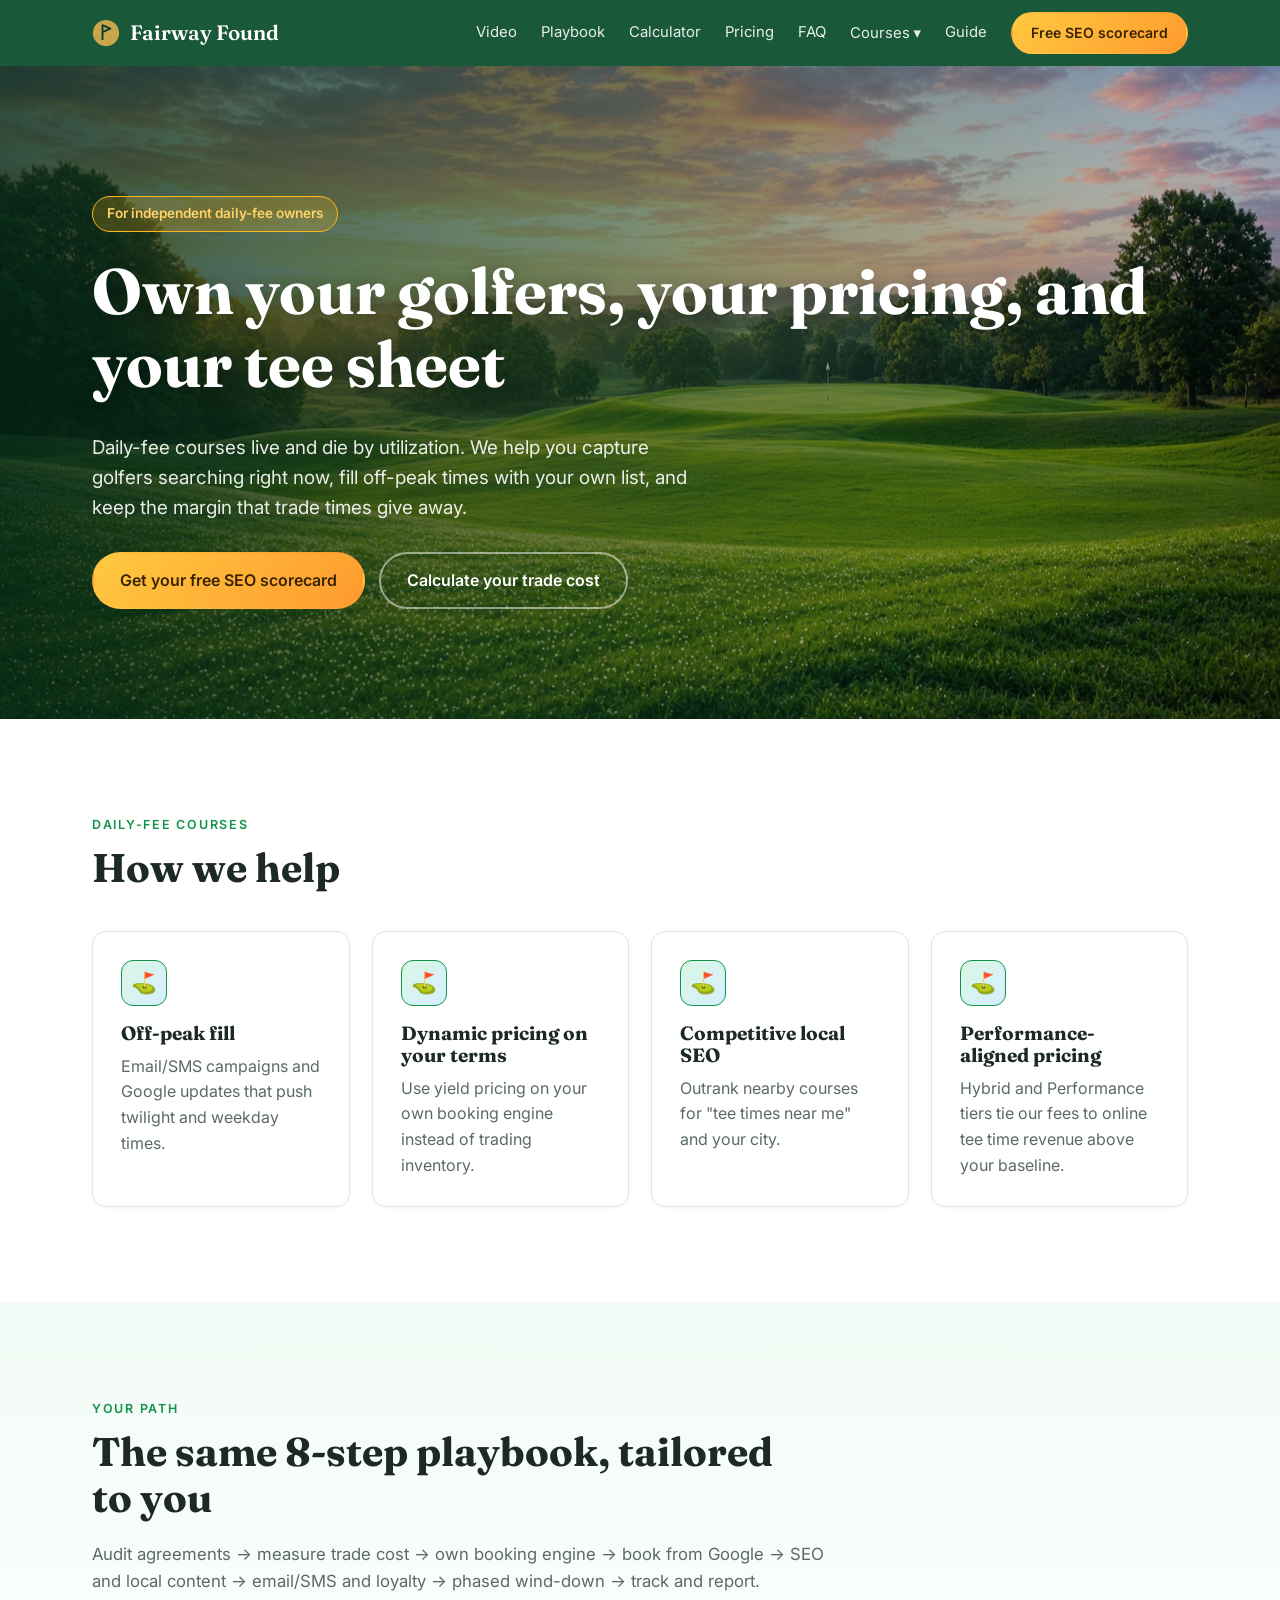
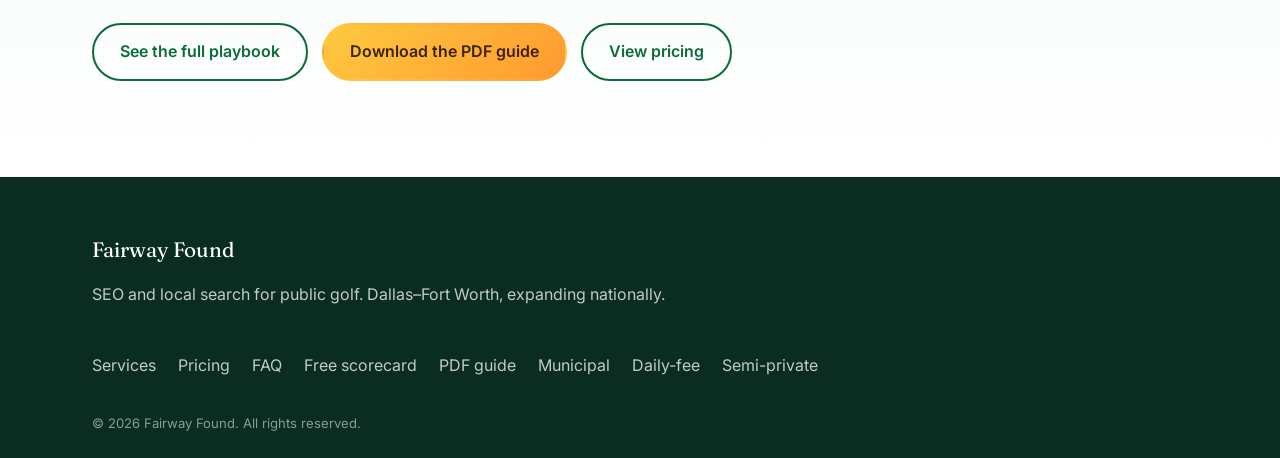
==== daily-fee.html @ 4f426580 "Fairway Found website v2: calculator, SEO scorecard, guide" ====
<!DOCTYPE html>
<html lang="en">
<head>
<meta charset="UTF-8"><meta name="viewport" content="width=device-width, initial-scale=1">
<!-- BRAND NAME: swap "Fairway Found" here, in <title>, and in script.js (BRAND constant) -->
<title>Fairway Found | SEO and Direct Booking for Daily-fee courses</title>
<meta name="description" content="SEO and local search marketing that helps public, municipal, and semi-private golf courses fill more tee times with direct bookings.">
<link rel="preconnect" href="https://fonts.googleapis.com"><link rel="preconnect" href="https://fonts.gstatic.com" crossorigin>
<link href="https://fonts.googleapis.com/css2?family=Fraunces:opsz,wght@9..144,500;9..144,600&family=Inter:wght@400;500;600&display=swap" rel="stylesheet">
<link rel="stylesheet" href="styles.css">
</head>
<body>
<header class="nav" id="top">
  <div class="wrap nav-inner">
    <a href="index.html" class="logo"><svg viewBox="0 0 32 32" width="28" height="28" aria-hidden="true"><circle cx="16" cy="16" r="15" fill="#c9a54c"/><path d="M12 24V7l9 4-9 4" fill="none" stroke="#0f3d2e" stroke-width="2.2" stroke-linejoin="round"/></svg><span data-brand>Fairway Found</span></a>
    <button class="menu-btn" aria-label="Open menu" aria-expanded="false">☰</button>
    <nav class="links">
      <a href="index.html#explainer">Video</a><a href="index.html#own">Playbook</a><a href="index.html#calculator">Calculator</a><a href="index.html#pricing">Pricing</a><a href="index.html#faq">FAQ</a><span class="dd"><a href="municipal.html">Courses ▾</a><span class="dd-menu"><a href="municipal.html">Municipal</a><a href="daily-fee.html">Daily-fee</a><a href="semi-private.html">Semi-private</a></span></span><a href="index.html#guide">Guide</a>
      <a href="index.html#audit" class="btn btn-gold sm">Free SEO scorecard</a>
    </nav>
  </div>
</header>

<main>
<section class="hero bg page-hero" style="--bg:url(images/sunrise.jpg)"><div class="wrap hero-inner"><p class="badge">For independent daily-fee owners</p><h1>Own your golfers, your pricing, and your tee sheet</h1><p class="lead">Daily-fee courses live and die by utilization. We help you capture golfers searching right now, fill off-peak times with your own list, and keep the margin that trade times give away.</p>
<div class="cta-row"><a href="index.html#audit" class="btn btn-gold">Get your free SEO scorecard</a><a href="index.html#calculator" class="btn btn-ghost">Calculate your trade cost</a></div></div></section>
<section class="section"><div class="wrap"><p class="eyebrow">Daily-fee courses</p><h2>How we help</h2><div class="grid four"><div class="card icon"><span>⛳</span><h3>Off-peak fill</h3><p>Email/SMS campaigns and Google updates that push twilight and weekday times.</p></div><div class="card icon"><span>⛳</span><h3>Dynamic pricing on your terms</h3><p>Use yield pricing on your own booking engine instead of trading inventory.</p></div><div class="card icon"><span>⛳</span><h3>Competitive local SEO</h3><p>Outrank nearby courses for "tee times near me" and your city.</p></div><div class="card icon"><span>⛳</span><h3>Performance-aligned pricing</h3><p>Hybrid and Performance tiers tie our fees to online tee time revenue above your baseline.</p></div></div></div></section>
<section class="section cream"><div class="wrap"><p class="eyebrow">Your path</p><h2>The same 8-step playbook, tailored to you</h2>
<p class="sub">Audit agreements → measure trade cost → own booking engine → book from Google → SEO and local content → email/SMS and loyalty → phased wind-down → track and report.</p>
<div class="cta-row"><a href="index.html#own" class="btn btn-outline">See the full playbook</a><a href="index.html#guide" class="btn btn-gold">Download the PDF guide</a><a href="index.html#pricing" class="btn btn-outline">View pricing</a></div></div></section>
</main>
<footer class="footer">
  <div class="wrap foot-inner">
    <div><span class="logo-text" data-brand>Fairway Found</span><p>SEO and local search for public golf. Dallas–Fort Worth, expanding nationally.</p></div>
    <nav><a href="index.html#services">Services</a><a href="index.html#pricing">Pricing</a><a href="index.html#faq">FAQ</a><a href="index.html#audit">Free scorecard</a><a href="index.html#guide">PDF guide</a><a href="municipal.html">Municipal</a><a href="daily-fee.html">Daily-fee</a><a href="semi-private.html">Semi-private</a></nav>
  </div>
  <p class="wrap copy">© <span id="yr"></span> <span data-brand>Fairway Found</span>. All rights reserved.</p>
</footer>
<script src="script.js"></script>
</body>
</html>
---- styles.css ----
:root{--green:#0b6b3a;--green2:#12924a;--cream:#f2fbf5;--gold:#ffb81c;--coral:#ff6b5b;--sky:#1e9be8;--ink:#1d2a24;--muted:#5b6b63;--r:14px}
*{box-sizing:border-box}html{scroll-behavior:smooth;scroll-padding-top:70px}
body{margin:0;font-family:Inter,system-ui,sans-serif;color:var(--ink);line-height:1.6;background:#fff}
h1,h2,h3{font-family:Fraunces,Georgia,serif;line-height:1.15;margin:0 0 .5em}
h1{font-size:clamp(2.3rem,5.5vw,4rem)}h2{font-size:clamp(1.7rem,3.5vw,2.5rem);max-width:720px}h3{font-size:1.2rem}
a{color:inherit}.wrap{max-width:1140px;margin:0 auto;padding:0 22px}.narrow{max-width:780px}
.nav{position:sticky;top:0;z-index:50;background:rgba(6,74,40,.92);backdrop-filter:blur(6px);color:#fff}
.nav-inner{display:flex;align-items:center;justify-content:space-between;height:66px}
.logo{display:flex;gap:10px;align-items:center;text-decoration:none;font-family:Fraunces,serif;font-size:1.3rem;font-weight:600}
.links{display:flex;gap:24px;align-items:center}.links a{text-decoration:none;font-size:.93rem;opacity:.9}.links a:hover{opacity:1;color:var(--gold)}
.menu-btn{display:none;background:none;border:0;color:#fff;font-size:1.6rem;cursor:pointer}
.btn{display:inline-block;padding:14px 26px;border-radius:999px;font-weight:600;text-decoration:none;border:2px solid transparent;cursor:pointer;font-size:1rem;transition:.2s}
.btn.sm{padding:8px 18px;font-size:.88rem}.btn.full{width:100%}
.btn-gold{background:var(--gold);color:var(--green)!important;opacity:1!important}.btn-gold:hover{background:#d8b65e;transform:translateY(-1px)}
.btn-ghost{border-color:rgba(255,255,255,.5);color:#fff}.btn-ghost:hover{border-color:#fff}
.btn-outline{border-color:var(--green);color:var(--green)}.btn-outline:hover{background:var(--green);color:#fff}
.hero{position:relative;color:#fff;padding:150px 0 200px;overflow:hidden;min-height:88vh}
.hero-art{position:absolute;bottom:0;left:0;width:100%;height:55%}
.hero-inner{position:relative}.hero h1 em{color:var(--gold);font-style:italic}
.lead{font-size:1.18rem;max-width:620px;opacity:.9}.cta-row{display:flex;gap:14px;flex-wrap:wrap;margin-top:28px}
.badge{display:inline-block;background:rgba(201,165,76,.15);border:1px solid var(--gold);color:var(--gold);padding:6px 14px;border-radius:999px;font-size:.85rem;font-weight:600;margin:0 0 22px}
.section{padding:96px 0}.cream{background:var(--cream)}.green{background:var(--green);color:#fff}
.eyebrow{text-transform:uppercase;letter-spacing:.14em;font-size:.78rem;font-weight:600;color:var(--green2);margin:0 0 10px}.eyebrow.gold{color:var(--gold)}
.grid{display:grid;gap:22px;margin-top:40px}.four{grid-template-columns:repeat(4,1fr)}.three{grid-template-columns:repeat(3,1fr)}
.card{background:#fff;border-radius:var(--r);padding:28px;box-shadow:0 1px 3px rgba(0,0,0,.06);border:1px solid #ece6d6}
.card p{color:var(--muted);margin:0}.cream .card{border-color:#e6dcc3}
.card.icon span{display:grid;place-items:center;width:46px;height:46px;border-radius:12px;background:var(--cream);color:var(--green);font-size:1.3rem;margin-bottom:16px;border:1px solid var(--gold)}
.steps{list-style:none;padding:0;display:grid;grid-template-columns:repeat(4,1fr);gap:22px;margin-top:40px}
.steps li{border-top:2px solid var(--gold);padding-top:18px}.steps b{color:var(--gold);font-family:Fraunces,serif;font-size:1.6rem}.steps p{opacity:.85;margin:0}
.split{display:grid;grid-template-columns:1fr 1.1fr;gap:56px;align-items:start}.split p{color:var(--muted)}.green .split p{color:rgba(255,255,255,.85)}
.checks{list-style:none;padding:0;margin:0;display:grid;gap:14px}
.checks li{background:var(--cream);border-radius:var(--r);padding:16px 18px 16px 52px;position:relative;color:var(--muted)}
.checks li::before{content:"✓";position:absolute;left:18px;top:15px;width:22px;height:22px;border-radius:50%;background:var(--green);color:var(--gold);display:grid;place-items:center;font-size:.8rem}
.checks b{display:block;color:var(--ink)}
.pricing{align-items:stretch}.plan{background:#fff;border-radius:var(--r);padding:34px 28px;border:1px solid #e6dcc3;display:flex;flex-direction:column;position:relative}
.plan .price{font-family:Fraunces,serif;font-size:2.6rem;margin:6px 0 0;color:var(--green)}.price span{font-size:1rem;color:var(--muted)}
.plus{font-weight:600;color:var(--green2);margin:4px 0}.term{color:var(--muted);font-size:.9rem;margin:4px 0 0}
.plan ul{padding-left:18px;color:var(--muted);flex:1;margin:18px 0 24px}.plan .btn{text-align:center}
.featured{background:var(--green);color:#fff;border:2px solid var(--gold);transform:scale(1.04);box-shadow:0 20px 40px rgba(15,61,46,.25)}
.featured .price,.featured .plus{color:var(--gold)}.featured .price span,.featured .term,.featured ul{color:rgba(255,255,255,.8)}
.ribbon{position:absolute;top:-14px;left:50%;transform:translateX(-50%);background:var(--gold);color:var(--green);font-weight:700;font-size:.78rem;letter-spacing:.1em;text-transform:uppercase;padding:5px 16px;border-radius:999px}
.note{margin-top:36px;color:var(--muted);font-size:.95rem;max-width:760px}
details{border-bottom:1px solid #e6dcc3;padding:18px 0}summary{cursor:pointer;font-weight:600;font-size:1.08rem;list-style:none;display:flex;justify-content:space-between}
summary::after{content:"+";color:var(--gold);font-size:1.4rem;line-height:1}details[open] summary::after{content:"–"}details p{color:var(--muted);margin:10px 0 0}
.form{background:#fff;color:var(--ink);border-radius:var(--r);padding:30px;box-shadow:0 20px 40px rgba(0,0,0,.25)}
.form label{display:block;font-size:.85rem;font-weight:600;margin-bottom:14px;color:var(--ink)}
.form input,.form textarea{display:block;width:100%;margin-top:6px;padding:11px 13px;border:1px solid #d9d2bf;border-radius:10px;font:inherit;background:#fdfbf6}
.form input:focus,.form textarea:focus{outline:2px solid var(--gold);border-color:transparent}
.row{display:grid;grid-template-columns:1fr 1fr;gap:14px}.thanks{text-align:center;padding:40px 10px}.thanks p{color:var(--muted)}
.footer{background:#0a2c21;color:rgba(255,255,255,.75);padding:56px 0 24px}
.foot-inner{display:flex;justify-content:space-between;gap:30px;flex-wrap:wrap}.logo-text{font-family:Fraunces,serif;font-size:1.3rem;color:#fff}
.footer nav{display:flex;gap:22px}.footer a{text-decoration:none}.footer a:hover{color:var(--gold)}.copy{font-size:.82rem;margin-top:34px;opacity:.7}
@media(max-width:900px){.four{grid-template-columns:1fr 1fr}.three,.steps{grid-template-columns:1fr 1fr}.pricing{grid-template-columns:1fr}.featured{transform:none}.split{grid-template-columns:1fr;gap:30px}}
@media(max-width:760px){.menu-btn{display:block}.links{display:none;position:absolute;top:66px;left:0;right:0;background:var(--green);flex-direction:column;padding:20px;gap:16px}.links.open{display:flex}
.four,.three,.steps,.row{grid-template-columns:1fr}.section{padding:70px 0}.hero{padding:80px 0 150px}}

.bg{position:relative;background:var(--bg) center/cover no-repeat}
.bg>.wrap{position:relative;z-index:1}
.hero::before,.dark::before{content:"";position:absolute;inset:0;background:linear-gradient(100deg,rgba(4,40,22,.82) 0%,rgba(4,50,28,.55) 45%,rgba(0,0,0,.05) 100%)}
.dark{color:#fff}.dark::before{background:linear-gradient(180deg,rgba(3,45,25,.82),rgba(3,45,25,.7))}
.dark .eyebrow{color:var(--gold)}.dark .split p,.dark .steps p{color:rgba(255,255,255,.9)}
.light::before{content:"";position:absolute;inset:0;background:linear-gradient(180deg,rgba(255,255,255,.88),rgba(255,255,255,.72))}
.hero h1{text-shadow:0 2px 20px rgba(0,0,0,.35)}.badge{background:rgba(255,184,28,.2);color:#ffd36b}
.btn-gold{background:linear-gradient(135deg,#ffc940,#ff9a2e);color:#3a2400!important}.btn-gold:hover{background:linear-gradient(135deg,#ffd45e,#ff8a3a)}
.sky{background:linear-gradient(180deg,#e7f6ff,#fff)}.cream{background:linear-gradient(180deg,#f2fbf5,#fff)}
.card.icon span{background:linear-gradient(135deg,#d9f7e4,#d6efff);border-color:var(--green2)}
.card:hover{transform:translateY(-3px);box-shadow:0 14px 30px rgba(11,107,58,.12)}.card{transition:.2s}
.problem-card,#problem .card{border-top:4px solid var(--coral)}
.featured{background:linear-gradient(160deg,#0b7a40,#065a30)}.featured .plus,.featured .price{color:#ffd36b}
.ribbon{background:var(--coral);color:#fff}
.player{position:relative;aspect-ratio:16/9;border-radius:20px;overflow:hidden;margin-top:36px;box-shadow:0 30px 60px rgba(10,60,100,.25);background:#063}
.scene{position:absolute;inset:0;background:var(--bg) center/cover;opacity:0;transition:opacity .8s;display:flex;flex-direction:column;justify-content:flex-end;padding:6% 6% 12%;color:#fff}
.scene::before{content:"";position:absolute;inset:0;background:linear-gradient(0deg,rgba(0,30,15,.85),rgba(0,0,0,0) 70%)}
.scene>*{position:relative;max-width:640px}.scene.on{opacity:1}.playing .scene.on{animation:kb 7.5s linear}
@keyframes kb{from{background-size:110%}to{background-size:125%}}
.playing .scene.on h3,.playing .scene.on p,.playing .scene.on .step{animation:up .7s both}.playing .scene.on p{animation-delay:.25s}
@keyframes up{from{opacity:0;transform:translateY(16px)}}
.scene h3{font-size:clamp(1.1rem,3vw,2.2rem)}.scene p{margin:0;opacity:.9;font-size:clamp(.8rem,1.6vw,1.1rem)}
.step{display:inline-block;background:var(--gold);color:#3a2400;font-weight:700;font-size:.75rem;padding:4px 12px;border-radius:99px;margin-bottom:12px;text-transform:uppercase;letter-spacing:.08em;width:max-content}
.play{position:absolute;inset:0;margin:auto;width:max-content;height:max-content;display:flex;align-items:center;gap:14px;background:rgba(255,255,255,.95);border:0;border-radius:99px;padding:10px 24px 10px 10px;cursor:pointer;font:600 1rem Inter,sans-serif;color:var(--green);box-shadow:0 10px 30px rgba(0,0,0,.3);z-index:3}
.play span{display:grid;place-items:center;width:52px;height:52px;border-radius:50%;background:linear-gradient(135deg,#ffc940,#ff6b5b);color:#fff;font-size:1.2rem}.play em{font-style:normal}
.playing .play{opacity:0;pointer-events:none}
.bar{position:absolute;left:0;right:0;bottom:0;height:5px;background:rgba(255,255,255,.25);z-index:2}.bar i{display:block;height:100%;width:0;background:linear-gradient(90deg,var(--gold),var(--coral))}
.dots{position:absolute;bottom:16px;right:4%;display:flex;gap:8px;z-index:2}.dots b{font-size:.72rem;color:#fff;background:rgba(255,255,255,.18);padding:4px 10px;border-radius:99px;cursor:pointer;font-weight:600}.dots b.on{background:var(--gold);color:#3a2400}
@media(max-width:760px){.hero{min-height:auto;padding:100px 0 140px}.dots{display:none}.play em{font-size:.85rem}.play span{width:40px;height:40px}.scene{padding:5% 5% 9%}.scene p{display:none}}
.player:not(.playing):not(.done) .scene>*{opacity:0}.player:not(.playing) .scene::before{background:rgba(0,30,15,.35)}
/* v2 */
.sub{color:var(--muted);max-width:760px;font-size:1.05rem}.fine{font-size:.85rem;color:var(--muted)}
.sr{position:absolute;width:1px;height:1px;overflow:hidden;clip:rect(0 0 0 0)}
.playbook{list-style:none;padding:0;margin:40px 0;display:grid;grid-template-columns:1fr 1fr;gap:20px;counter-reset:none}
.playbook li{display:flex;gap:18px;background:#fff;border-radius:var(--r);padding:22px;border:1px solid #e6dcc3;border-left:5px solid var(--green2)}
.playbook li>b{flex:none;display:grid;place-items:center;width:44px;height:44px;border-radius:50%;background:linear-gradient(135deg,#ffc940,#ff6b5b);color:#fff;font-family:Fraunces,serif;font-size:1.3rem}
.playbook p{margin:0;color:var(--muted)}.playbook a{color:var(--green2);font-weight:600}
.formula{background:var(--cream);border-left:4px solid var(--gold);padding:16px 18px;border-radius:10px;font-size:.92rem;color:var(--ink)!important}
.calc{border:1px solid #e6dcc3}
.results{display:grid;grid-template-columns:1fr 1fr;gap:12px;margin:8px 0 18px}
.results div{background:var(--cream);border-radius:12px;padding:14px}.results span{display:block;font-size:.8rem;color:var(--muted)}
.results strong{font-family:Fraunces,serif;font-size:1.5rem;color:var(--green)}
.results .total{grid-column:1/-1;background:linear-gradient(135deg,#0b7a40,#065a30);color:#fff}.results .total span{color:rgba(255,255,255,.8)}.results .total strong{color:#ffd36b;font-size:2.1rem}
.fund ul{margin:6px 0 0;padding-left:20px;color:var(--muted)}
.form select{display:block;width:100%;margin-top:6px;padding:11px 13px;border:1px solid #d9d2bf;border-radius:10px;font:inherit;background:#fdfbf6}
.form label.inline{display:flex;gap:10px;align-items:center;font-weight:500}.form label.inline input{width:auto;margin:0}
.err{color:#c0392b;font-weight:600;font-size:.9rem}
.checklist{border:0;padding:0;margin:0;display:grid;gap:10px}
.checklist label{display:flex;gap:12px;align-items:center;background:var(--cream);padding:14px 16px;border-radius:12px;cursor:pointer;border:2px solid transparent}
.checklist label:has(input:checked){border-color:var(--green2);background:#e1f7ea}.checklist input{width:20px;height:20px;accent-color:var(--green2)}
.meter{height:14px;border-radius:99px;background:#e6efe9;overflow:hidden;margin:20px 0 8px}.meter i{display:block;height:100%;width:0;background:linear-gradient(90deg,var(--gold),var(--green2));transition:.3s}
.ready-msg{font-weight:600;color:var(--green)!important}
.disclaimer{background:#fff4e0;border:1px solid var(--gold);padding:10px 16px;border-radius:10px;font-weight:600;color:#7a4b00;display:inline-block}
.ba .tag{display:inline-block;font-size:.72rem;font-weight:700;text-transform:uppercase;letter-spacing:.06em;background:#fff4e0;color:#7a4b00;padding:3px 10px;border-radius:99px;margin-bottom:10px}
.ba table{width:100%;border-collapse:collapse;font-size:.9rem}.ba th,.ba td{padding:8px 4px;border-bottom:1px solid #eee;text-align:left}.ba td:last-child{color:var(--green2);font-weight:700}
.faq-h{margin-top:36px;color:var(--green)}
.q{display:flex;justify-content:space-between;gap:12px;align-items:center;padding:10px 0;border-bottom:1px solid #eee;font-size:.92rem}
.q fieldset{border:0;padding:0;margin:0;display:flex;gap:6px;flex:none}.q legend{float:left;padding:0}.q label{margin:0;display:inline-flex;gap:4px;align-items:center;font-weight:600}.q input{width:auto;margin:0}
.grade{display:flex;align-items:center;gap:18px;margin-bottom:14px}.grade b{display:grid;place-items:center;width:84px;height:84px;border-radius:50%;font-family:Fraunces,serif;font-size:2.4rem;color:#fff;background:linear-gradient(135deg,#ffc940,#ff6b5b)}
.recs{padding-left:0;list-style:none;display:grid;gap:8px}.recs li{padding:10px 12px;border-radius:10px;font-size:.9rem}.recs .ok{background:#e1f7ea}.recs .fix{background:#fff1ee}
.dd{position:relative}.dd-menu{display:none;position:absolute;top:100%;left:-10px;background:var(--green);padding:10px;border-radius:10px;flex-direction:column;gap:8px;min-width:150px}.dd:hover .dd-menu,.dd:focus-within .dd-menu{display:flex}
.page-hero{padding:130px 0 110px;min-height:auto}
@media(max-width:900px){.playbook{grid-template-columns:1fr}}
@media(max-width:760px){.results{grid-template-columns:1fr}.dd-menu{display:flex;position:static;background:none;padding:6px 0 0 14px}.q{flex-direction:column;align-items:flex-start}}
.dark .form p,.dark .form .fine{color:var(--muted)}.dark .form .btn{color:#3a2400}
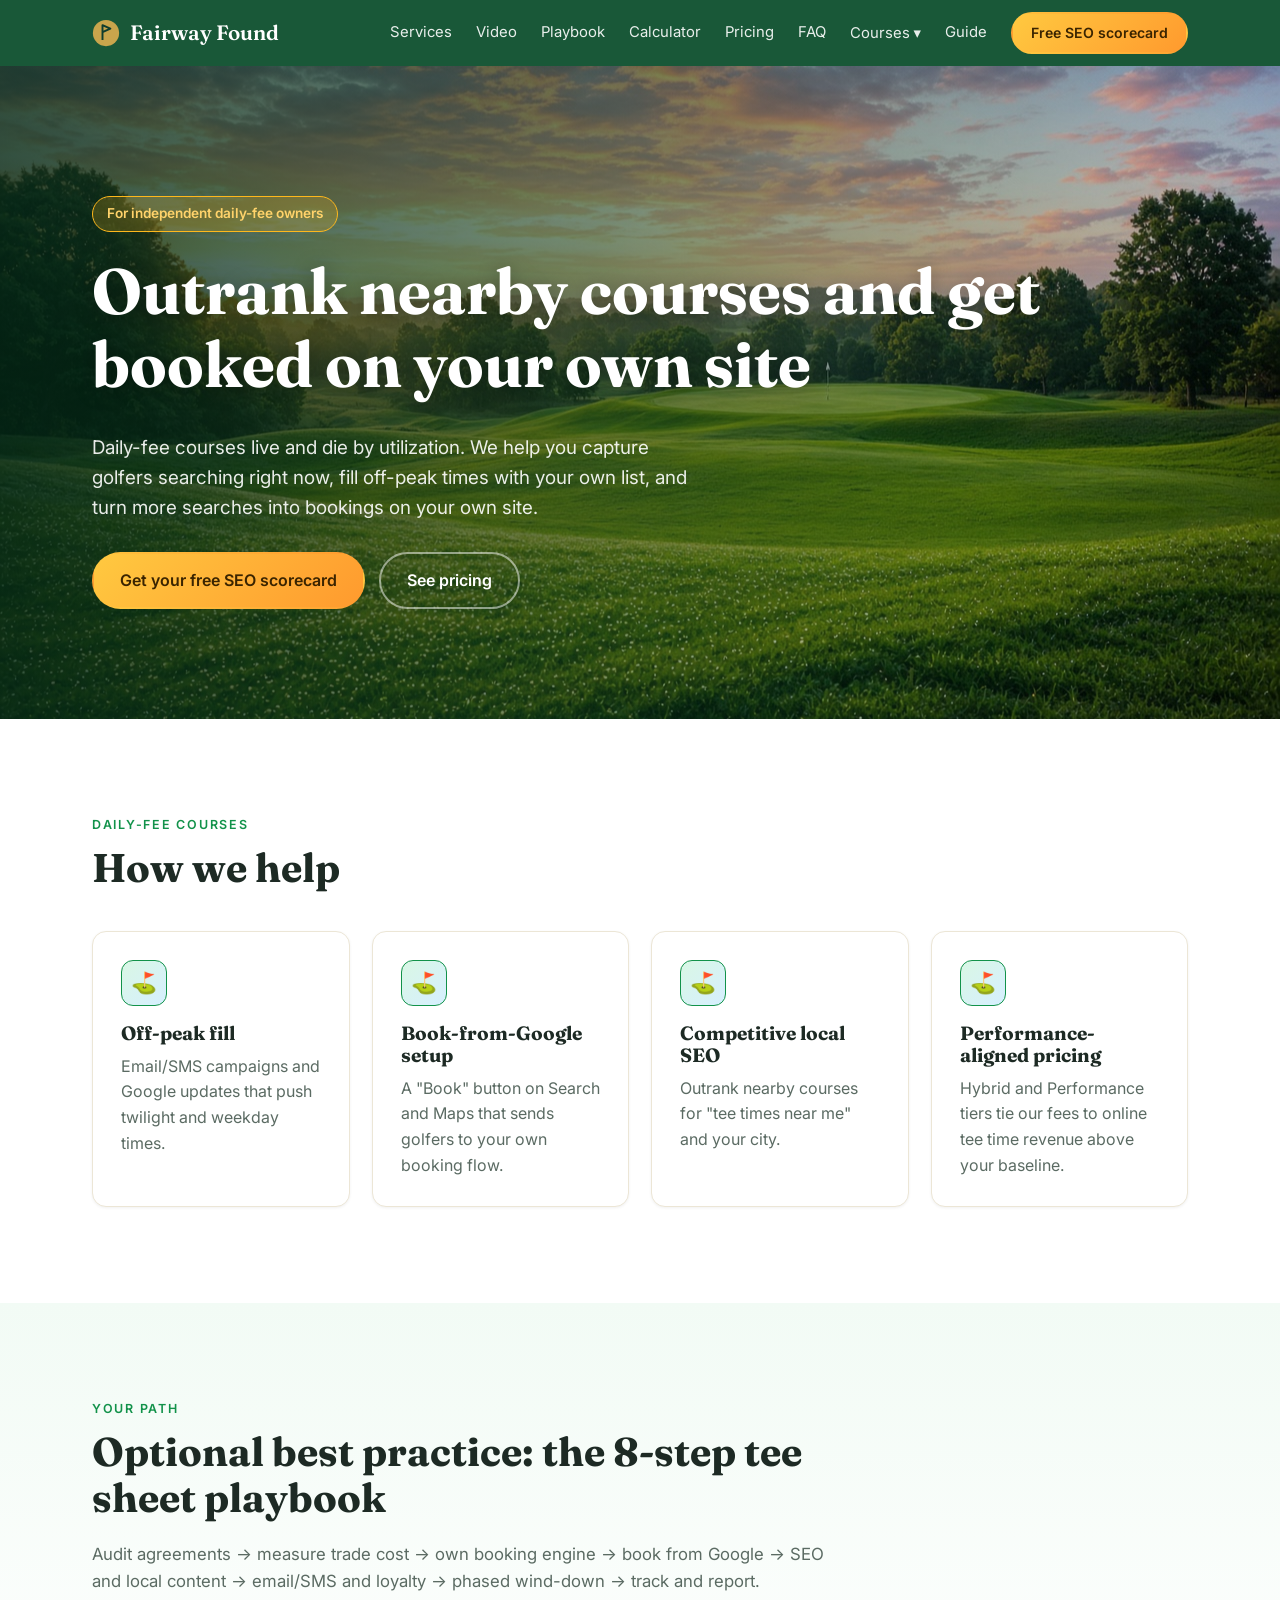
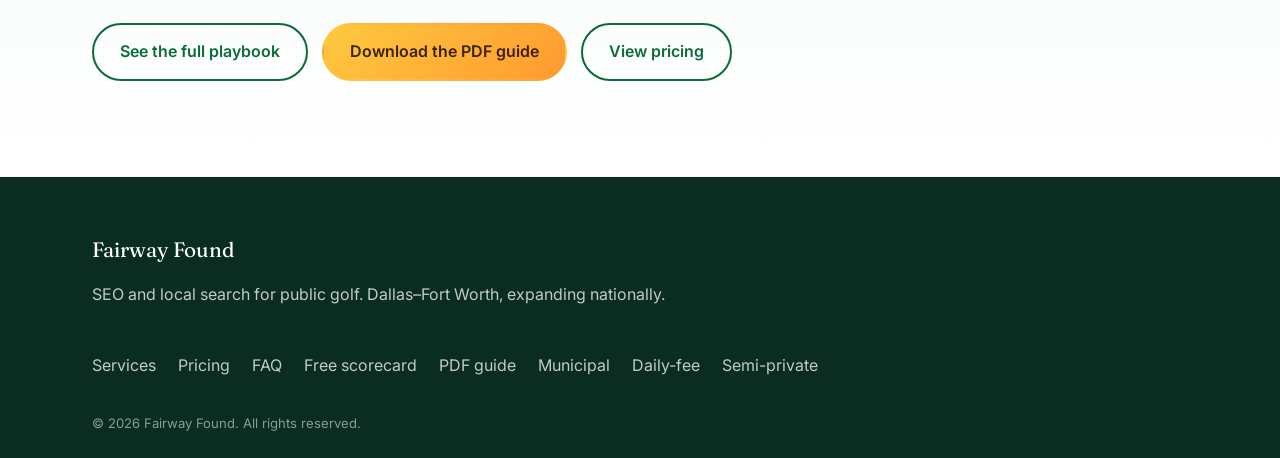
==== commit e096c0d2: "SEO-first framing: new hero pitch, tee sheet ownership as optional best practice" ====
--- a/daily-fee.html
+++ b/daily-fee.html
@@ -15,17 +15,17 @@
     <a href="index.html" class="logo"><svg viewBox="0 0 32 32" width="28" height="28" aria-hidden="true"><circle cx="16" cy="16" r="15" fill="#c9a54c"/><path d="M12 24V7l9 4-9 4" fill="none" stroke="#0f3d2e" stroke-width="2.2" stroke-linejoin="round"/></svg><span data-brand>Fairway Found</span></a>
     <button class="menu-btn" aria-label="Open menu" aria-expanded="false">☰</button>
     <nav class="links">
-      <a href="index.html#explainer">Video</a><a href="index.html#own">Playbook</a><a href="index.html#calculator">Calculator</a><a href="index.html#pricing">Pricing</a><a href="index.html#faq">FAQ</a><span class="dd"><a href="municipal.html">Courses ▾</a><span class="dd-menu"><a href="municipal.html">Municipal</a><a href="daily-fee.html">Daily-fee</a><a href="semi-private.html">Semi-private</a></span></span><a href="index.html#guide">Guide</a>
+      <a href="index.html#services">Services</a><a href="index.html#explainer">Video</a><a href="index.html#own">Playbook</a><a href="index.html#calculator">Calculator</a><a href="index.html#pricing">Pricing</a><a href="index.html#faq">FAQ</a><span class="dd"><a href="municipal.html">Courses ▾</a><span class="dd-menu"><a href="municipal.html">Municipal</a><a href="daily-fee.html">Daily-fee</a><a href="semi-private.html">Semi-private</a></span></span><a href="index.html#guide">Guide</a>
       <a href="index.html#audit" class="btn btn-gold sm">Free SEO scorecard</a>
     </nav>
   </div>
 </header>
 
 <main>
-<section class="hero bg page-hero" style="--bg:url(images/sunrise.jpg)"><div class="wrap hero-inner"><p class="badge">For independent daily-fee owners</p><h1>Own your golfers, your pricing, and your tee sheet</h1><p class="lead">Daily-fee courses live and die by utilization. We help you capture golfers searching right now, fill off-peak times with your own list, and keep the margin that trade times give away.</p>
-<div class="cta-row"><a href="index.html#audit" class="btn btn-gold">Get your free SEO scorecard</a><a href="index.html#calculator" class="btn btn-ghost">Calculate your trade cost</a></div></div></section>
-<section class="section"><div class="wrap"><p class="eyebrow">Daily-fee courses</p><h2>How we help</h2><div class="grid four"><div class="card icon"><span>⛳</span><h3>Off-peak fill</h3><p>Email/SMS campaigns and Google updates that push twilight and weekday times.</p></div><div class="card icon"><span>⛳</span><h3>Dynamic pricing on your terms</h3><p>Use yield pricing on your own booking engine instead of trading inventory.</p></div><div class="card icon"><span>⛳</span><h3>Competitive local SEO</h3><p>Outrank nearby courses for "tee times near me" and your city.</p></div><div class="card icon"><span>⛳</span><h3>Performance-aligned pricing</h3><p>Hybrid and Performance tiers tie our fees to online tee time revenue above your baseline.</p></div></div></div></section>
-<section class="section cream"><div class="wrap"><p class="eyebrow">Your path</p><h2>The same 8-step playbook, tailored to you</h2>
+<section class="hero bg page-hero" style="--bg:url(images/sunrise.jpg)"><div class="wrap hero-inner"><p class="badge">For independent daily-fee owners</p><h1>Outrank nearby courses and get booked on your own site</h1><p class="lead">Daily-fee courses live and die by utilization. We help you capture golfers searching right now, fill off-peak times with your own list, and turn more searches into bookings on your own site.</p>
+<div class="cta-row"><a href="index.html#audit" class="btn btn-gold">Get your free SEO scorecard</a><a href="index.html#pricing" class="btn btn-ghost">See pricing</a></div></div></section>
+<section class="section"><div class="wrap"><p class="eyebrow">Daily-fee courses</p><h2>How we help</h2><div class="grid four"><div class="card icon"><span>⛳</span><h3>Off-peak fill</h3><p>Email/SMS campaigns and Google updates that push twilight and weekday times.</p></div><div class="card icon"><span>⛳</span><h3>Book-from-Google setup</h3><p>A "Book" button on Search and Maps that sends golfers to your own booking flow.</p></div><div class="card icon"><span>⛳</span><h3>Competitive local SEO</h3><p>Outrank nearby courses for "tee times near me" and your city.</p></div><div class="card icon"><span>⛳</span><h3>Performance-aligned pricing</h3><p>Hybrid and Performance tiers tie our fees to online tee time revenue above your baseline.</p></div></div></div></section>
+<section class="section cream"><div class="wrap"><p class="eyebrow">Your path</p><h2>Optional best practice: the 8-step tee sheet playbook</h2>
 <p class="sub">Audit agreements → measure trade cost → own booking engine → book from Google → SEO and local content → email/SMS and loyalty → phased wind-down → track and report.</p>
 <div class="cta-row"><a href="index.html#own" class="btn btn-outline">See the full playbook</a><a href="index.html#guide" class="btn btn-gold">Download the PDF guide</a><a href="index.html#pricing" class="btn btn-outline">View pricing</a></div></div></section>
 </main>
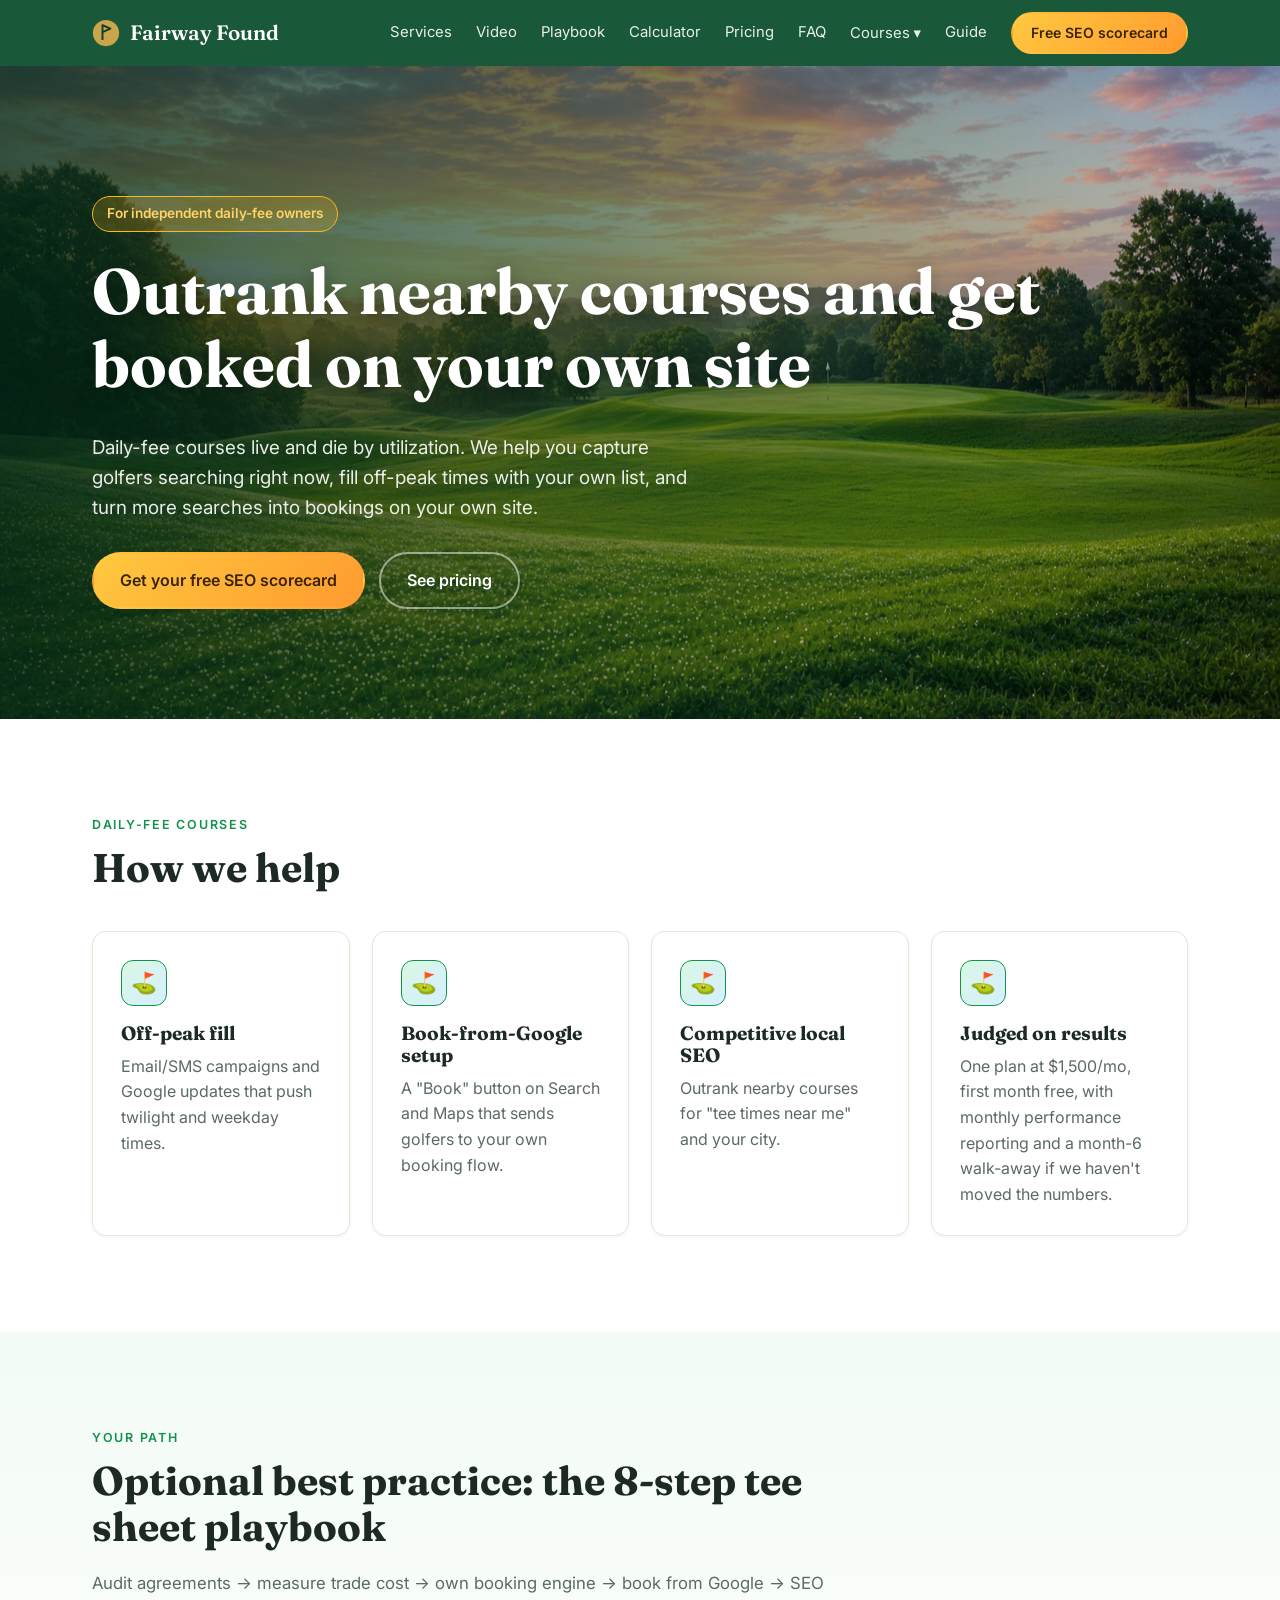
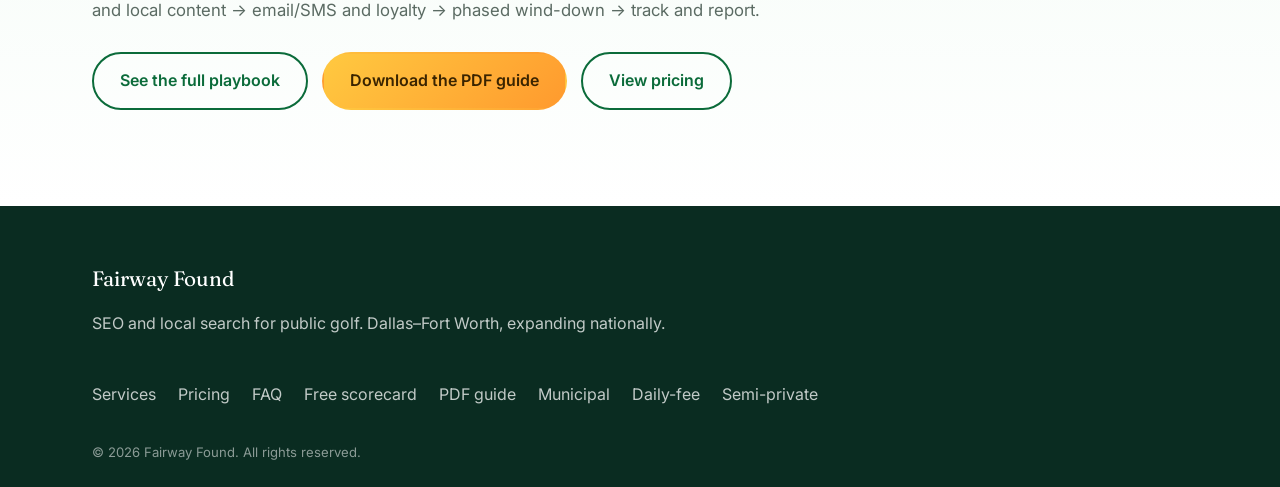
==== commit b753d429: "Single plan pricing: $1,500/mo, first month free, month-6 walk-away" ====
--- a/daily-fee.html
+++ b/daily-fee.html
@@ -24,7 +24,7 @@
 <main>
 <section class="hero bg page-hero" style="--bg:url(images/sunrise.jpg)"><div class="wrap hero-inner"><p class="badge">For independent daily-fee owners</p><h1>Outrank nearby courses and get booked on your own site</h1><p class="lead">Daily-fee courses live and die by utilization. We help you capture golfers searching right now, fill off-peak times with your own list, and turn more searches into bookings on your own site.</p>
 <div class="cta-row"><a href="index.html#audit" class="btn btn-gold">Get your free SEO scorecard</a><a href="index.html#pricing" class="btn btn-ghost">See pricing</a></div></div></section>
-<section class="section"><div class="wrap"><p class="eyebrow">Daily-fee courses</p><h2>How we help</h2><div class="grid four"><div class="card icon"><span>⛳</span><h3>Off-peak fill</h3><p>Email/SMS campaigns and Google updates that push twilight and weekday times.</p></div><div class="card icon"><span>⛳</span><h3>Book-from-Google setup</h3><p>A "Book" button on Search and Maps that sends golfers to your own booking flow.</p></div><div class="card icon"><span>⛳</span><h3>Competitive local SEO</h3><p>Outrank nearby courses for "tee times near me" and your city.</p></div><div class="card icon"><span>⛳</span><h3>Performance-aligned pricing</h3><p>Hybrid and Performance tiers tie our fees to online tee time revenue above your baseline.</p></div></div></div></section>
+<section class="section"><div class="wrap"><p class="eyebrow">Daily-fee courses</p><h2>How we help</h2><div class="grid four"><div class="card icon"><span>⛳</span><h3>Off-peak fill</h3><p>Email/SMS campaigns and Google updates that push twilight and weekday times.</p></div><div class="card icon"><span>⛳</span><h3>Book-from-Google setup</h3><p>A "Book" button on Search and Maps that sends golfers to your own booking flow.</p></div><div class="card icon"><span>⛳</span><h3>Competitive local SEO</h3><p>Outrank nearby courses for "tee times near me" and your city.</p></div><div class="card icon"><span>⛳</span><h3>Judged on results</h3><p>One plan at $1,500/mo, first month free, with monthly performance reporting and a month-6 walk-away if we haven't moved the numbers.</p></div></div></div></section>
 <section class="section cream"><div class="wrap"><p class="eyebrow">Your path</p><h2>Optional best practice: the 8-step tee sheet playbook</h2>
 <p class="sub">Audit agreements → measure trade cost → own booking engine → book from Google → SEO and local content → email/SMS and loyalty → phased wind-down → track and report.</p>
 <div class="cta-row"><a href="index.html#own" class="btn btn-outline">See the full playbook</a><a href="index.html#guide" class="btn btn-gold">Download the PDF guide</a><a href="index.html#pricing" class="btn btn-outline">View pricing</a></div></div></section>
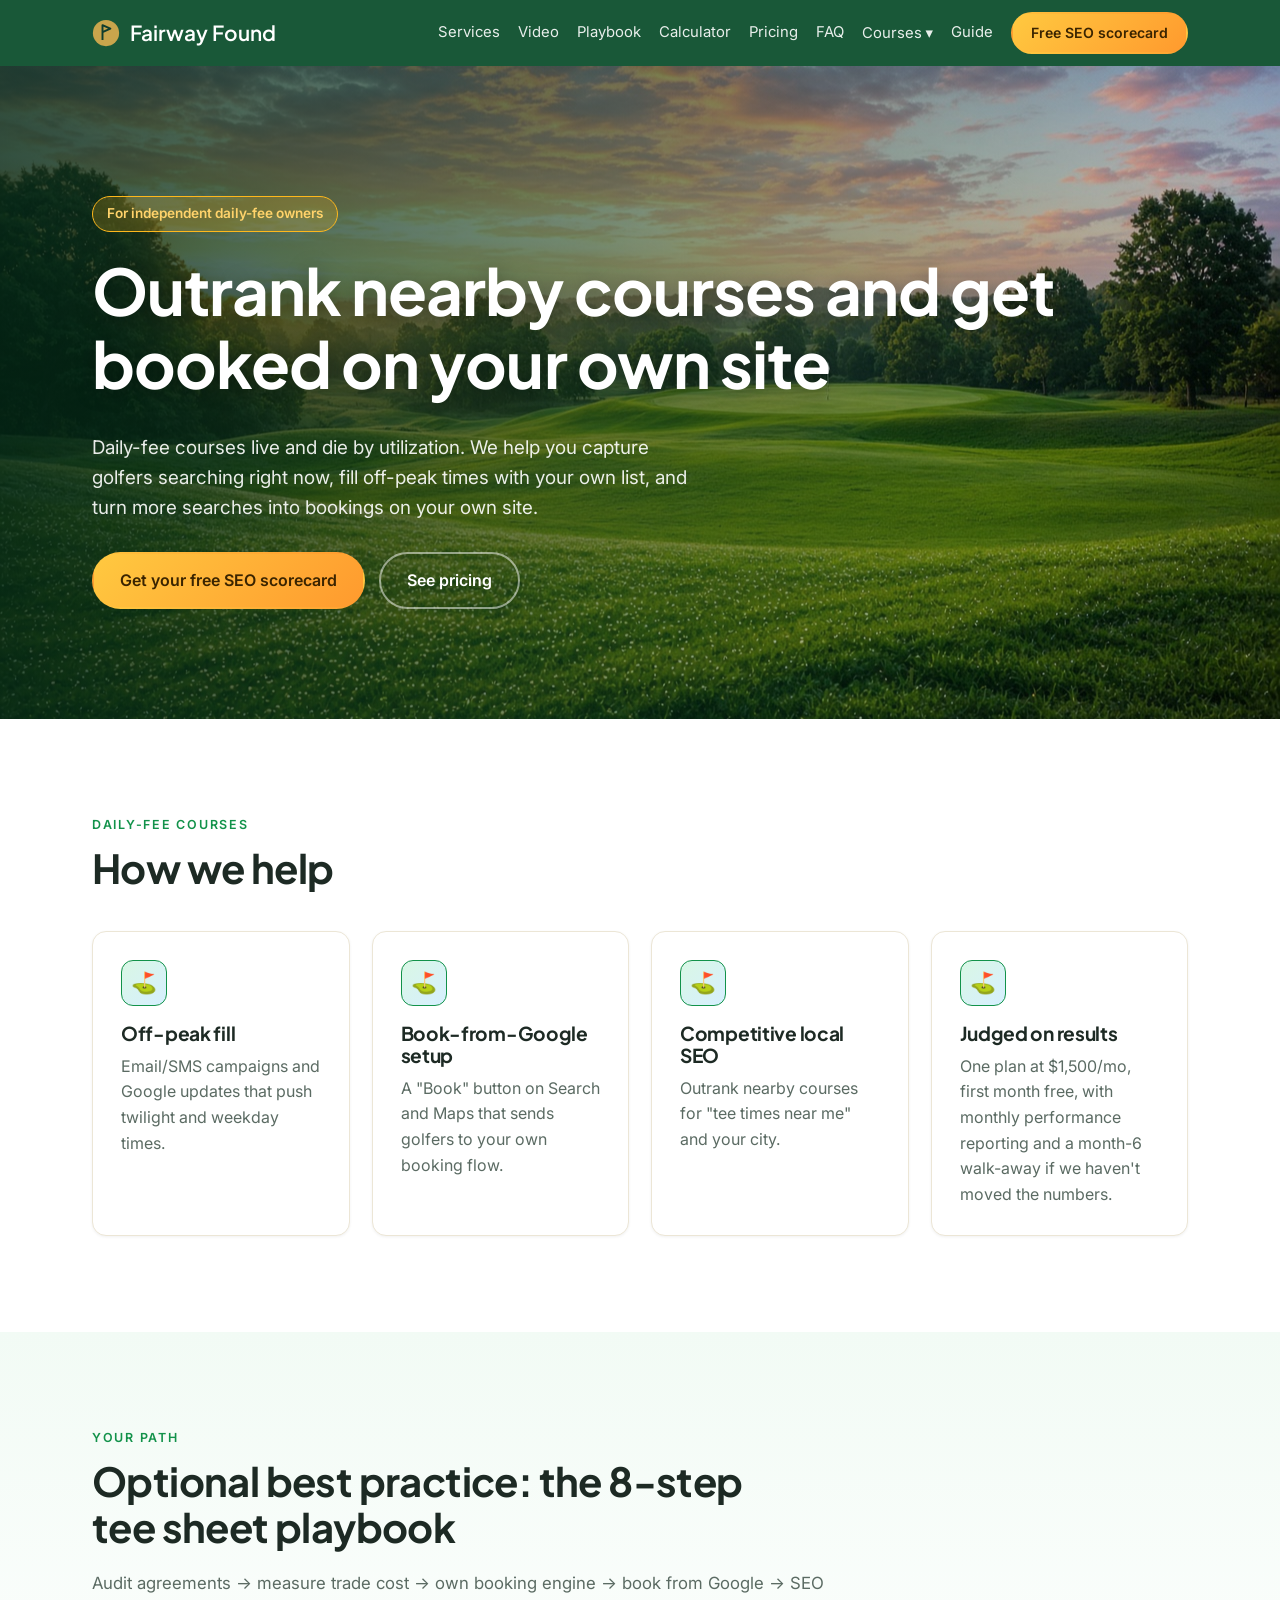
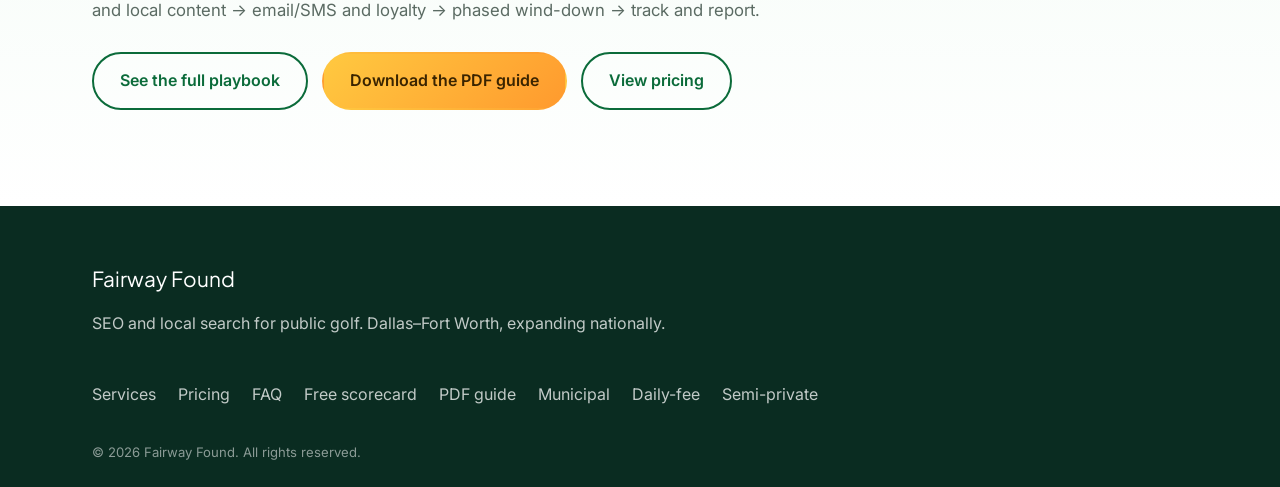
==== commit 737a969c: "Fix layout: nav no-wrap, footer nav wrap (mobile overflow), mobile table sizing; swap Fraunces for P" ====
--- a/daily-fee.html
+++ b/daily-fee.html
@@ -6,7 +6,7 @@
 <title>Fairway Found | SEO and Direct Booking for Daily-fee courses</title>
 <meta name="description" content="SEO and local search marketing that helps public, municipal, and semi-private golf courses fill more tee times with direct bookings.">
 <link rel="preconnect" href="https://fonts.googleapis.com"><link rel="preconnect" href="https://fonts.gstatic.com" crossorigin>
-<link href="https://fonts.googleapis.com/css2?family=Fraunces:opsz,wght@9..144,500;9..144,600&family=Inter:wght@400;500;600&display=swap" rel="stylesheet">
+<link href="https://fonts.googleapis.com/css2?family=Plus+Jakarta+Sans:wght@500;600;700;800&family=Inter:wght@400;500;600;700&display=swap" rel="stylesheet">
 <link rel="stylesheet" href="styles.css">
 </head>
 <body>
--- a/styles.css
+++ b/styles.css
@@ -1,12 +1,12 @@
 :root{--green:#0b6b3a;--green2:#12924a;--cream:#f2fbf5;--gold:#ffb81c;--coral:#ff6b5b;--sky:#1e9be8;--ink:#1d2a24;--muted:#5b6b63;--r:14px}
 *{box-sizing:border-box}html{scroll-behavior:smooth;scroll-padding-top:70px}
-body{margin:0;font-family:Inter,system-ui,sans-serif;color:var(--ink);line-height:1.6;background:#fff}
-h1,h2,h3{font-family:Fraunces,Georgia,serif;line-height:1.15;margin:0 0 .5em}
+body{margin:0;font-family:Inter,system-ui,-apple-system,"Segoe UI",Arial,sans-serif;color:var(--ink);line-height:1.6;background:#fff}
+h1,h2,h3{font-family:"Plus Jakarta Sans",Inter,system-ui,-apple-system,"Segoe UI",Arial,sans-serif;font-weight:700;letter-spacing:-.015em;line-height:1.15;margin:0 0 .5em}
 h1{font-size:clamp(2.3rem,5.5vw,4rem)}h2{font-size:clamp(1.7rem,3.5vw,2.5rem);max-width:720px}h3{font-size:1.2rem}
 a{color:inherit}.wrap{max-width:1140px;margin:0 auto;padding:0 22px}.narrow{max-width:780px}
 .nav{position:sticky;top:0;z-index:50;background:rgba(6,74,40,.92);backdrop-filter:blur(6px);color:#fff}
 .nav-inner{display:flex;align-items:center;justify-content:space-between;height:66px}
-.logo{display:flex;gap:10px;align-items:center;text-decoration:none;font-family:Fraunces,serif;font-size:1.3rem;font-weight:600}
+.logo{display:flex;gap:10px;align-items:center;text-decoration:none;font-family:"Plus Jakarta Sans",Inter,system-ui,sans-serif;font-size:1.3rem;font-weight:600}
 .links{display:flex;gap:24px;align-items:center}.links a{text-decoration:none;font-size:.93rem;opacity:.9}.links a:hover{opacity:1;color:var(--gold)}
 .menu-btn{display:none;background:none;border:0;color:#fff;font-size:1.6rem;cursor:pointer}
 .btn{display:inline-block;padding:14px 26px;border-radius:999px;font-weight:600;text-decoration:none;border:2px solid transparent;cursor:pointer;font-size:1rem;transition:.2s}
@@ -16,7 +16,7 @@
 .btn-outline{border-color:var(--green);color:var(--green)}.btn-outline:hover{background:var(--green);color:#fff}
 .hero{position:relative;color:#fff;padding:150px 0 200px;overflow:hidden;min-height:88vh}
 .hero-art{position:absolute;bottom:0;left:0;width:100%;height:55%}
-.hero-inner{position:relative}.hero h1 em{color:var(--gold);font-style:italic}
+.hero-inner{position:relative}.hero h1 em{color:var(--gold);font-style:normal}
 .lead{font-size:1.18rem;max-width:620px;opacity:.9}.cta-row{display:flex;gap:14px;flex-wrap:wrap;margin-top:28px}
 .badge{display:inline-block;background:rgba(201,165,76,.15);border:1px solid var(--gold);color:var(--gold);padding:6px 14px;border-radius:999px;font-size:.85rem;font-weight:600;margin:0 0 22px}
 .section{padding:96px 0}.cream{background:var(--cream)}.green{background:var(--green);color:#fff}
@@ -26,14 +26,14 @@
 .card p{color:var(--muted);margin:0}.cream .card{border-color:#e6dcc3}
 .card.icon span{display:grid;place-items:center;width:46px;height:46px;border-radius:12px;background:var(--cream);color:var(--green);font-size:1.3rem;margin-bottom:16px;border:1px solid var(--gold)}
 .steps{list-style:none;padding:0;display:grid;grid-template-columns:repeat(4,1fr);gap:22px;margin-top:40px}
-.steps li{border-top:2px solid var(--gold);padding-top:18px}.steps b{color:var(--gold);font-family:Fraunces,serif;font-size:1.6rem}.steps p{opacity:.85;margin:0}
+.steps li{border-top:2px solid var(--gold);padding-top:18px}.steps b{color:var(--gold);font-family:"Plus Jakarta Sans",Inter,system-ui,sans-serif;font-size:1.6rem}.steps p{opacity:.85;margin:0}
 .split{display:grid;grid-template-columns:1fr 1.1fr;gap:56px;align-items:start}.split p{color:var(--muted)}.green .split p{color:rgba(255,255,255,.85)}
 .checks{list-style:none;padding:0;margin:0;display:grid;gap:14px}
 .checks li{background:var(--cream);border-radius:var(--r);padding:16px 18px 16px 52px;position:relative;color:var(--muted)}
 .checks li::before{content:"✓";position:absolute;left:18px;top:15px;width:22px;height:22px;border-radius:50%;background:var(--green);color:var(--gold);display:grid;place-items:center;font-size:.8rem}
 .checks b{display:block;color:var(--ink)}
 .pricing{align-items:stretch}.plan{background:#fff;border-radius:var(--r);padding:34px 28px;border:1px solid #e6dcc3;display:flex;flex-direction:column;position:relative}
-.plan .price{font-family:Fraunces,serif;font-size:2.6rem;margin:6px 0 0;color:var(--green)}.price span{font-size:1rem;color:var(--muted)}
+.plan .price{font-family:"Plus Jakarta Sans",Inter,system-ui,sans-serif;font-size:2.6rem;margin:6px 0 0;color:var(--green)}.price span{font-size:1rem;color:var(--muted)}
 .plus{font-weight:600;color:var(--green2);margin:4px 0}.term{color:var(--muted);font-size:.9rem;margin:4px 0 0}
 .plan ul{padding-left:18px;color:var(--muted);flex:1;margin:18px 0 24px}.plan .btn{text-align:center}
 .featured{background:var(--green);color:#fff;border:2px solid var(--gold);transform:scale(1.04);box-shadow:0 20px 40px rgba(15,61,46,.25)}
@@ -48,8 +48,8 @@
 .form input:focus,.form textarea:focus{outline:2px solid var(--gold);border-color:transparent}
 .row{display:grid;grid-template-columns:1fr 1fr;gap:14px}.thanks{text-align:center;padding:40px 10px}.thanks p{color:var(--muted)}
 .footer{background:#0a2c21;color:rgba(255,255,255,.75);padding:56px 0 24px}
-.foot-inner{display:flex;justify-content:space-between;gap:30px;flex-wrap:wrap}.logo-text{font-family:Fraunces,serif;font-size:1.3rem;color:#fff}
-.footer nav{display:flex;gap:22px}.footer a{text-decoration:none}.footer a:hover{color:var(--gold)}.copy{font-size:.82rem;margin-top:34px;opacity:.7}
+.foot-inner{display:flex;justify-content:space-between;gap:30px;flex-wrap:wrap}.logo-text{font-family:"Plus Jakarta Sans",Inter,system-ui,sans-serif;font-size:1.3rem;color:#fff}
+.footer nav{display:flex;flex-wrap:wrap;gap:12px 22px}.footer a{text-decoration:none}.footer a:hover{color:var(--gold)}.copy{font-size:.82rem;margin-top:34px;opacity:.7}
 @media(max-width:900px){.four{grid-template-columns:1fr 1fr}.three,.steps{grid-template-columns:1fr 1fr}.pricing{grid-template-columns:1fr}.featured{transform:none}.split{grid-template-columns:1fr;gap:30px}}
 @media(max-width:760px){.menu-btn{display:block}.links{display:none;position:absolute;top:66px;left:0;right:0;background:var(--green);flex-direction:column;padding:20px;gap:16px}.links.open{display:flex}
 .four,.three,.steps,.row{grid-template-columns:1fr}.section{padding:70px 0}.hero{padding:80px 0 150px}}
@@ -89,13 +89,13 @@
 .sr{position:absolute;width:1px;height:1px;overflow:hidden;clip:rect(0 0 0 0)}
 .playbook{list-style:none;padding:0;margin:40px 0;display:grid;grid-template-columns:1fr 1fr;gap:20px;counter-reset:none}
 .playbook li{display:flex;gap:18px;background:#fff;border-radius:var(--r);padding:22px;border:1px solid #e6dcc3;border-left:5px solid var(--green2)}
-.playbook li>b{flex:none;display:grid;place-items:center;width:44px;height:44px;border-radius:50%;background:linear-gradient(135deg,#ffc940,#ff6b5b);color:#fff;font-family:Fraunces,serif;font-size:1.3rem}
+.playbook li>b{flex:none;display:grid;place-items:center;width:44px;height:44px;border-radius:50%;background:linear-gradient(135deg,#ffc940,#ff6b5b);color:#fff;font-family:"Plus Jakarta Sans",Inter,system-ui,sans-serif;font-size:1.3rem}
 .playbook p{margin:0;color:var(--muted)}.playbook a{color:var(--green2);font-weight:600}
 .formula{background:var(--cream);border-left:4px solid var(--gold);padding:16px 18px;border-radius:10px;font-size:.92rem;color:var(--ink)!important}
 .calc{border:1px solid #e6dcc3}
 .results{display:grid;grid-template-columns:1fr 1fr;gap:12px;margin:8px 0 18px}
 .results div{background:var(--cream);border-radius:12px;padding:14px}.results span{display:block;font-size:.8rem;color:var(--muted)}
-.results strong{font-family:Fraunces,serif;font-size:1.5rem;color:var(--green)}
+.results strong{font-family:"Plus Jakarta Sans",Inter,system-ui,sans-serif;font-size:1.5rem;color:var(--green)}
 .results .total{grid-column:1/-1;background:linear-gradient(135deg,#0b7a40,#065a30);color:#fff}.results .total span{color:rgba(255,255,255,.8)}.results .total strong{color:#ffd36b;font-size:2.1rem}
 .fund ul{margin:6px 0 0;padding-left:20px;color:var(--muted)}
 .form select{display:block;width:100%;margin-top:6px;padding:11px 13px;border:1px solid #d9d2bf;border-radius:10px;font:inherit;background:#fdfbf6}
@@ -112,10 +112,17 @@
 .faq-h{margin-top:36px;color:var(--green)}
 .q{display:flex;justify-content:space-between;gap:12px;align-items:center;padding:10px 0;border-bottom:1px solid #eee;font-size:.92rem}
 .q fieldset{border:0;padding:0;margin:0;display:flex;gap:6px;flex:none}.q legend{float:left;padding:0}.q label{margin:0;display:inline-flex;gap:4px;align-items:center;font-weight:600}.q input{width:auto;margin:0}
-.grade{display:flex;align-items:center;gap:18px;margin-bottom:14px}.grade b{display:grid;place-items:center;width:84px;height:84px;border-radius:50%;font-family:Fraunces,serif;font-size:2.4rem;color:#fff;background:linear-gradient(135deg,#ffc940,#ff6b5b)}
+.grade{display:flex;align-items:center;gap:18px;margin-bottom:14px}.grade b{display:grid;place-items:center;width:84px;height:84px;border-radius:50%;font-family:"Plus Jakarta Sans",Inter,system-ui,sans-serif;font-size:2.4rem;color:#fff;background:linear-gradient(135deg,#ffc940,#ff6b5b)}
 .recs{padding-left:0;list-style:none;display:grid;gap:8px}.recs li{padding:10px 12px;border-radius:10px;font-size:.9rem}.recs .ok{background:#e1f7ea}.recs .fix{background:#fff1ee}
 .dd{position:relative}.dd-menu{display:none;position:absolute;top:100%;left:-10px;background:var(--green);padding:10px;border-radius:10px;flex-direction:column;gap:8px;min-width:150px}.dd:hover .dd-menu,.dd:focus-within .dd-menu{display:flex}
 .page-hero{padding:130px 0 110px;min-height:auto}
 @media(max-width:900px){.playbook{grid-template-columns:1fr}}
 @media(max-width:760px){.results{grid-template-columns:1fr}.dd-menu{display:flex;position:static;background:none;padding:6px 0 0 14px}.q{flex-direction:column;align-items:flex-start}}
 .dark .form p,.dark .form .fine{color:var(--muted)}.dark .form .btn{color:#3a2400}
+.compare{width:100%;max-width:860px;border-collapse:collapse;background:#fff;border-radius:12px;overflow:hidden;margin-top:12px;font-size:.95rem}
+.compare th,.compare td{padding:12px 14px;border-bottom:1px solid #eee;text-align:left;vertical-align:top}
+.compare thead th{background:var(--green2,#0f3d2e);color:#fff}
+.compare td:last-child{font-weight:600;color:var(--green2,#0f3d2e)}
+.links a,.logo{white-space:nowrap}.links{gap:18px}
+@media(max-width:1100px) and (min-width:761px){.links{gap:12px}.links a{font-size:.85rem}}
+@media(max-width:760px){.compare{font-size:.85rem}.compare th,.compare td{padding:10px 8px}}
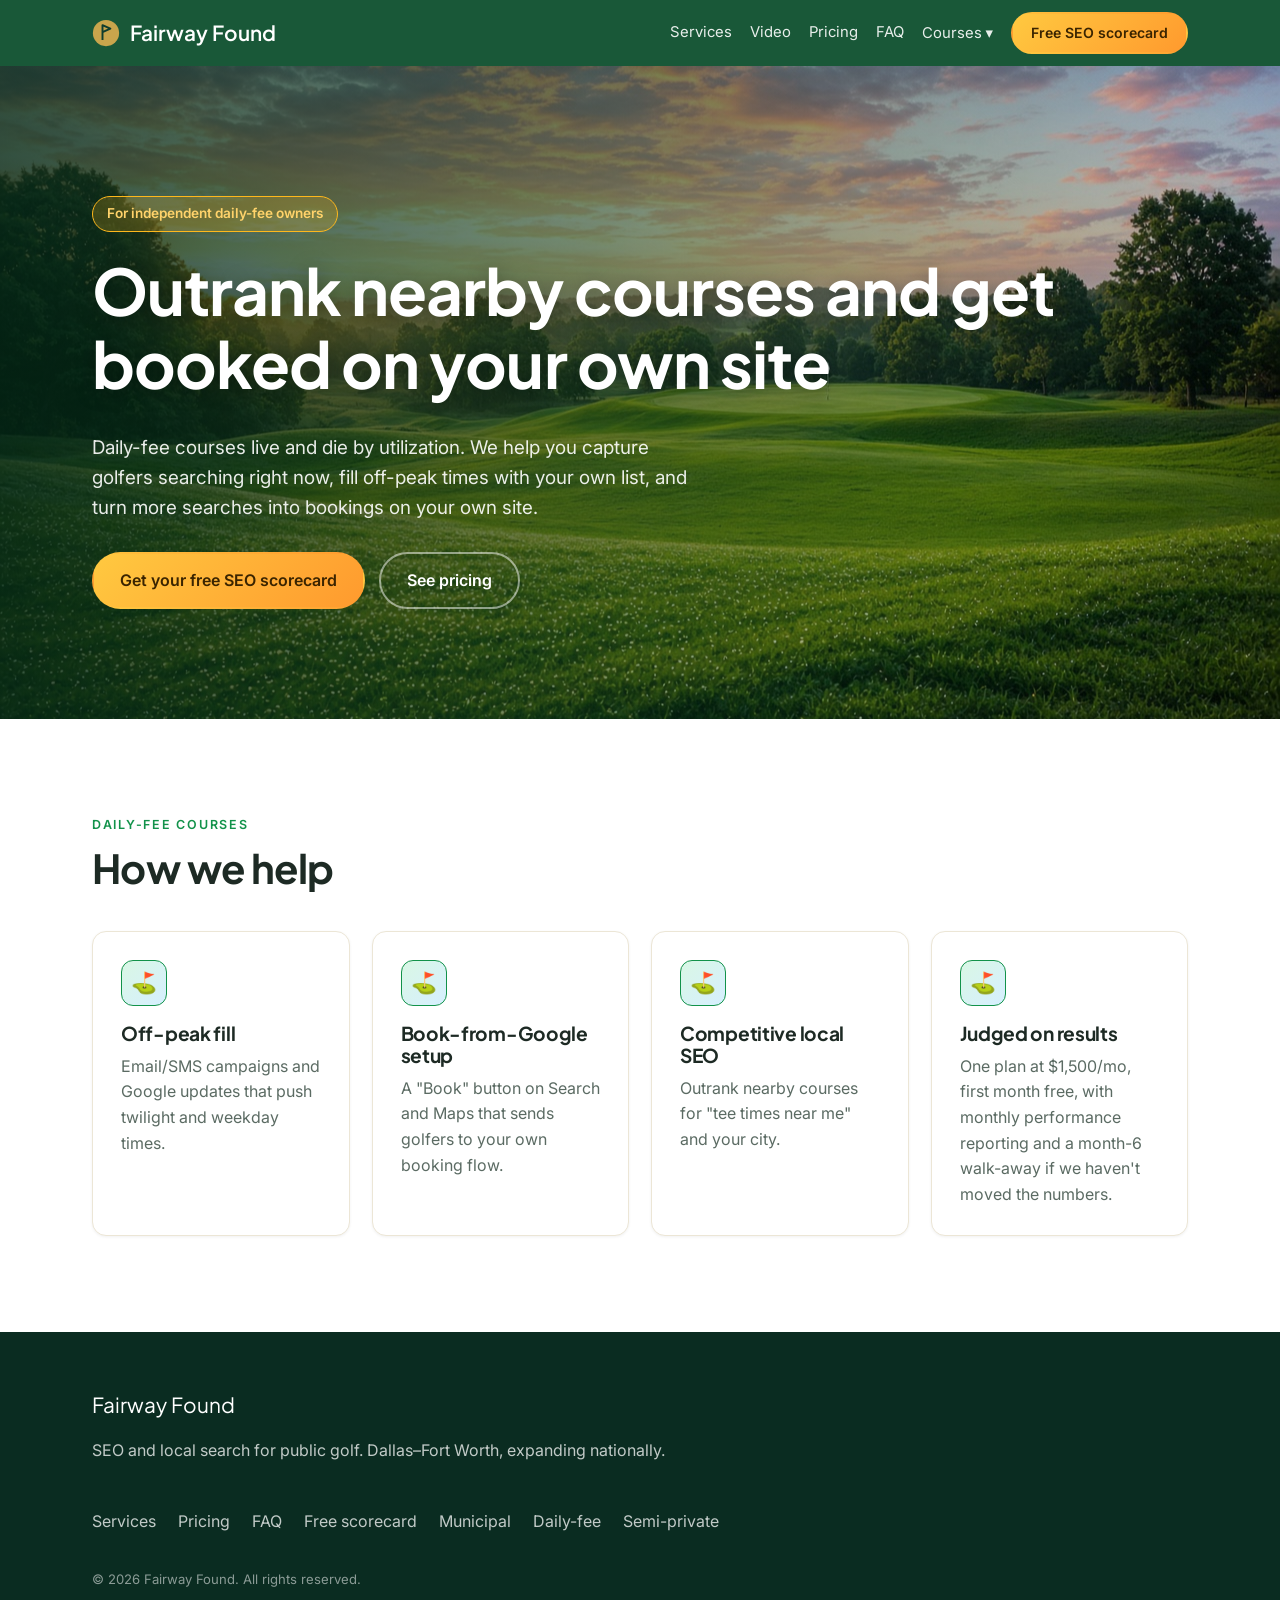
==== commit 101122c4: "Remove trade-time/tee sheet ownership content (playbook, calculator, PDF guide, FAQs, links); 'SEO f" ====
--- a/daily-fee.html
+++ b/daily-fee.html
@@ -15,7 +15,7 @@
     <a href="index.html" class="logo"><svg viewBox="0 0 32 32" width="28" height="28" aria-hidden="true"><circle cx="16" cy="16" r="15" fill="#c9a54c"/><path d="M12 24V7l9 4-9 4" fill="none" stroke="#0f3d2e" stroke-width="2.2" stroke-linejoin="round"/></svg><span data-brand>Fairway Found</span></a>
     <button class="menu-btn" aria-label="Open menu" aria-expanded="false">☰</button>
     <nav class="links">
-      <a href="index.html#services">Services</a><a href="index.html#explainer">Video</a><a href="index.html#own">Playbook</a><a href="index.html#calculator">Calculator</a><a href="index.html#pricing">Pricing</a><a href="index.html#faq">FAQ</a><span class="dd"><a href="municipal.html">Courses ▾</a><span class="dd-menu"><a href="municipal.html">Municipal</a><a href="daily-fee.html">Daily-fee</a><a href="semi-private.html">Semi-private</a></span></span><a href="index.html#guide">Guide</a>
+      <a href="index.html#services">Services</a><a href="index.html#explainer">Video</a><a href="index.html#pricing">Pricing</a><a href="index.html#faq">FAQ</a><span class="dd"><a href="municipal.html">Courses ▾</a><span class="dd-menu"><a href="municipal.html">Municipal</a><a href="daily-fee.html">Daily-fee</a><a href="semi-private.html">Semi-private</a></span></span>
       <a href="index.html#audit" class="btn btn-gold sm">Free SEO scorecard</a>
     </nav>
   </div>
@@ -25,14 +25,11 @@
 <section class="hero bg page-hero" style="--bg:url(images/sunrise.jpg)"><div class="wrap hero-inner"><p class="badge">For independent daily-fee owners</p><h1>Outrank nearby courses and get booked on your own site</h1><p class="lead">Daily-fee courses live and die by utilization. We help you capture golfers searching right now, fill off-peak times with your own list, and turn more searches into bookings on your own site.</p>
 <div class="cta-row"><a href="index.html#audit" class="btn btn-gold">Get your free SEO scorecard</a><a href="index.html#pricing" class="btn btn-ghost">See pricing</a></div></div></section>
 <section class="section"><div class="wrap"><p class="eyebrow">Daily-fee courses</p><h2>How we help</h2><div class="grid four"><div class="card icon"><span>⛳</span><h3>Off-peak fill</h3><p>Email/SMS campaigns and Google updates that push twilight and weekday times.</p></div><div class="card icon"><span>⛳</span><h3>Book-from-Google setup</h3><p>A "Book" button on Search and Maps that sends golfers to your own booking flow.</p></div><div class="card icon"><span>⛳</span><h3>Competitive local SEO</h3><p>Outrank nearby courses for "tee times near me" and your city.</p></div><div class="card icon"><span>⛳</span><h3>Judged on results</h3><p>One plan at $1,500/mo, first month free, with monthly performance reporting and a month-6 walk-away if we haven't moved the numbers.</p></div></div></div></section>
-<section class="section cream"><div class="wrap"><p class="eyebrow">Your path</p><h2>Optional best practice: the 8-step tee sheet playbook</h2>
-<p class="sub">Audit agreements → measure trade cost → own booking engine → book from Google → SEO and local content → email/SMS and loyalty → phased wind-down → track and report.</p>
-<div class="cta-row"><a href="index.html#own" class="btn btn-outline">See the full playbook</a><a href="index.html#guide" class="btn btn-gold">Download the PDF guide</a><a href="index.html#pricing" class="btn btn-outline">View pricing</a></div></div></section>
 </main>
 <footer class="footer">
   <div class="wrap foot-inner">
     <div><span class="logo-text" data-brand>Fairway Found</span><p>SEO and local search for public golf. Dallas–Fort Worth, expanding nationally.</p></div>
-    <nav><a href="index.html#services">Services</a><a href="index.html#pricing">Pricing</a><a href="index.html#faq">FAQ</a><a href="index.html#audit">Free scorecard</a><a href="index.html#guide">PDF guide</a><a href="municipal.html">Municipal</a><a href="daily-fee.html">Daily-fee</a><a href="semi-private.html">Semi-private</a></nav>
+    <nav><a href="index.html#services">Services</a><a href="index.html#pricing">Pricing</a><a href="index.html#faq">FAQ</a><a href="index.html#audit">Free scorecard</a><a href="municipal.html">Municipal</a><a href="daily-fee.html">Daily-fee</a><a href="semi-private.html">Semi-private</a></nav>
   </div>
   <p class="wrap copy">© <span id="yr"></span> <span data-brand>Fairway Found</span>. All rights reserved.</p>
 </footer>
